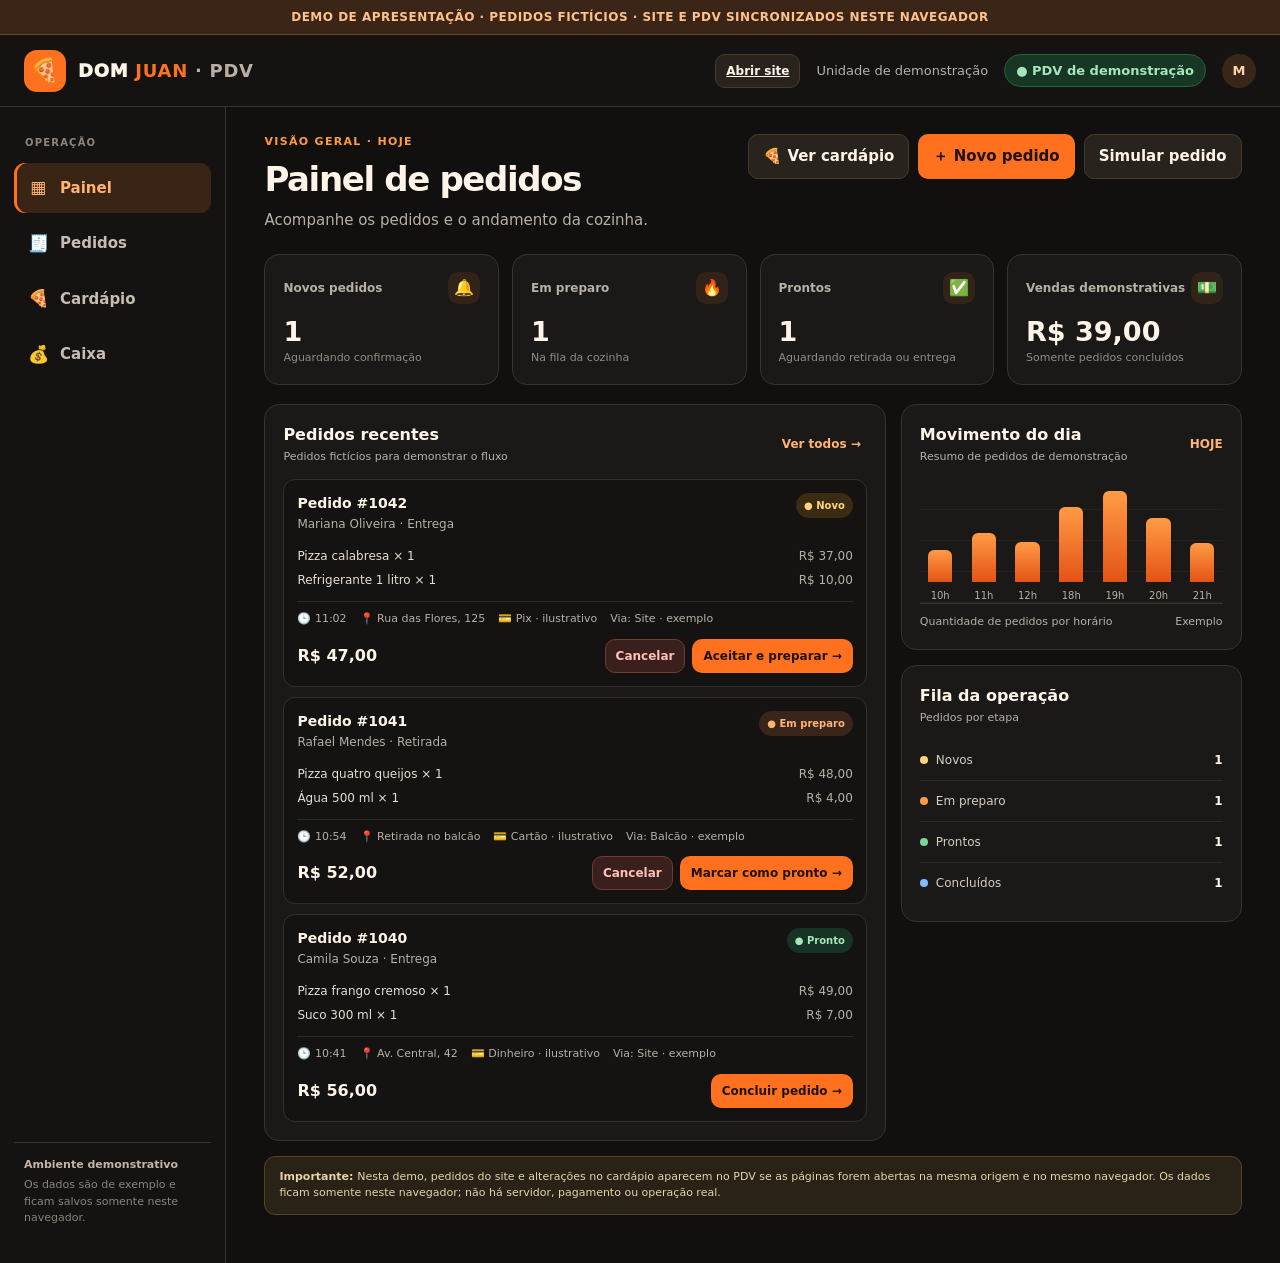
==== pdv.html @ b97e7d2d "Montar demo do site e PDV Dom Juan Inclui site, cardápio com fotos ilustrativas, PDV e sincronização" ====
<!DOCTYPE html>
<html lang="pt-BR">
 <head>
  <meta charset="utf-8"/>
  <meta content="width=device-width, initial-scale=1" name="viewport"/>
  <meta content="#11100f" name="theme-color"/>
  <title>
   Dom Juan · PDV demonstrativo
  </title>
  <link href="pdv.css" rel="stylesheet"/>
 </head>
 <body>
  <div class="demo-banner">
   DEMO DE APRESENTAÇÃO · PEDIDOS FICTÍCIOS · SITE E PDV SINCRONIZADOS NESTE NAVEGADOR
  </div>
  <header class="topbar">
   <div class="brand">
    <span class="brand-mark">
     🍕
    </span>
    <span>
     DOM
     <b>
      JUAN
     </b>
     <span style="color:#b9afa5;font-weight:700">
      · PDV
     </span>
    </span>
   </div>
   <div class="top-right"><a class="btn subtle small" href="index.html" target="_blank" rel="noopener">Abrir site</a>
    <span class="store-text">
     Unidade de demonstração
    </span>
    <span class="open-status">
     ● PDV de demonstração
    </span>
    <span class="user-chip">
     M
    </span>
   </div>
  </header>
  <div class="layout">
   <aside class="sidebar">
    <div class="side-label">
     Operação
    </div>
    <button class="nav-btn active" data-page="dashboard">
     <span class="nav-icon">
      ▦
     </span>
     Painel
    </button>
    <button class="nav-btn" data-page="orders">
     <span class="nav-icon">
      🧾
     </span>
     Pedidos
    </button>
    <button class="nav-btn" data-page="menu">
     <span class="nav-icon">
      🍕
     </span>
     Cardápio
    </button>
    <button class="nav-btn" data-page="cash">
     <span class="nav-icon">
      💰
     </span>
     Caixa
    </button>
    <div class="side-bottom">
     <strong>
      Ambiente demonstrativo
     </strong>
     Os dados são de exemplo e ficam salvos somente neste navegador.
    </div>
   </aside>
   <main class="main">
    <section class="page active" id="page-dashboard">
     <div class="page-heading">
      <div>
       <div class="eyebrow">
        Visão geral · hoje
       </div>
       <h1>
        Painel de pedidos
       </h1>
       <p>
        Acompanhe os pedidos e o andamento da cozinha.
       </p>
      </div>
      <div class="actions">
       <button class="btn subtle" data-go="menu">
        🍕 Ver cardápio
       </button>
       <button class="btn primary" data-open-order="">
        ＋ Novo pedido
       </button>
       <button class="btn subtle" id="add-sample">
        Simular pedido
       </button>
      </div>
     </div>
     <div class="stats">
      <article class="stat">
       <div class="stat-top">
        <span>
         Novos pedidos
        </span>
        <span class="stat-icon">
         🔔
        </span>
       </div>
       <div class="stat-value" id="stat-new">
        0
       </div>
       <div class="stat-note">
        Aguardando confirmação
       </div>
      </article>
      <article class="stat">
       <div class="stat-top">
        <span>
         Em preparo
        </span>
        <span class="stat-icon">
         🔥
        </span>
       </div>
       <div class="stat-value" id="stat-preparing">
        0
       </div>
       <div class="stat-note">
        Na fila da cozinha
       </div>
      </article>
      <article class="stat">
       <div class="stat-top">
        <span>
         Prontos
        </span>
        <span class="stat-icon">
         ✅
        </span>
       </div>
       <div class="stat-value" id="stat-ready">
        0
       </div>
       <div class="stat-note">
        Aguardando retirada ou entrega
       </div>
      </article>
      <article class="stat">
       <div class="stat-top">
        <span>
         Vendas demonstrativas
        </span>
        <span class="stat-icon">
         💵
        </span>
       </div>
       <div class="stat-value" id="stat-sales">
        R$ 0
       </div>
       <div class="stat-note">
        Somente pedidos concluídos
       </div>
      </article>
     </div>
     <div class="dashboard-grid">
      <div class="panel">
       <div class="panel-header">
        <div>
         <h2>
          Pedidos recentes
         </h2>
         <p>
          Pedidos fictícios para demonstrar o fluxo
         </p>
        </div>
        <button class="text-link" data-go="orders">
         Ver todos →
        </button>
       </div>
       <div class="order-list" id="recent-orders">
       </div>
      </div>
      <div style="display:grid;gap:15px;align-content:start">
       <div class="panel">
        <div class="panel-header">
         <div>
          <h2>
           Movimento do dia
          </h2>
          <p>
           Resumo de pedidos de demonstração
          </p>
         </div>
         <span style="color:#ffb474;font-size:12px;font-weight:850">
          HOJE
         </span>
        </div>
        <div aria-label="Gráfico ilustrativo" class="mini-chart">
         <div class="bar-col">
          <div class="bar" style="height:29%">
          </div>
          <span class="bar-label">
           10h
          </span>
         </div>
         <div class="bar-col">
          <div class="bar" style="height:44%">
          </div>
          <span class="bar-label">
           11h
          </span>
         </div>
         <div class="bar-col">
          <div class="bar" style="height:36%">
          </div>
          <span class="bar-label">
           12h
          </span>
         </div>
         <div class="bar-col">
          <div class="bar" style="height:67%">
          </div>
          <span class="bar-label">
           18h
          </span>
         </div>
         <div class="bar-col">
          <div class="bar" style="height:88%">
          </div>
          <span class="bar-label">
           19h
          </span>
         </div>
         <div class="bar-col">
          <div class="bar" style="height:57%">
          </div>
          <span class="bar-label">
           20h
          </span>
         </div>
         <div class="bar-col">
          <div class="bar" style="height:35%">
          </div>
          <span class="bar-label">
           21h
          </span>
         </div>
        </div>
        <div class="chart-legend">
         <span>
          Quantidade de pedidos por horário
         </span>
         <span>
          Exemplo
         </span>
        </div>
       </div>
       <div class="panel">
        <div class="panel-header">
         <div>
          <h2>
           Fila da operação
          </h2>
          <p>
           Pedidos por etapa
          </p>
         </div>
        </div>
        <div id="queue-summary">
        </div>
       </div>
      </div>
     </div>
     <div class="notice">
      <strong>
       Importante:
      </strong>
      Nesta demo, pedidos do site e alterações no cardápio aparecem no PDV se as páginas forem abertas na mesma origem e no mesmo navegador. Os dados ficam somente neste navegador; não há servidor, pagamento ou operação real.
     </div>
    </section>
    <section class="page" id="page-orders">
     <div class="page-heading">
      <div>
       <div class="eyebrow">
        Acompanhe cada etapa
       </div>
       <h1>
        Pedidos
       </h1>
       <p>
        Altere o status para demonstrar o fluxo da operação.
       </p>
      </div>
      <div class="actions">
       <button class="btn primary" data-open-order="">
        ＋ Novo pedido
       </button>
       <button class="btn subtle" id="add-sample-2">
        Simular pedido
       </button>
      </div>
     </div>
     <div class="toolbar">
      <div class="filters">
       <button class="filter-btn active" data-filter="todos">
        Todos
       </button>
       <button class="filter-btn" data-filter="novo">
        Novos
       </button>
       <button class="filter-btn" data-filter="preparando">
        Em preparo
       </button>
       <button class="filter-btn" data-filter="pronto">
        Prontos
       </button>
       <button class="filter-btn" data-filter="finalizado">
        Concluídos
       </button>
      </div>
      <input class="search" id="order-search" placeholder="Buscar cliente ou pedido..." type="search"/>
     </div>
     <div class="orders-grid" id="all-orders">
     </div>
     <div class="notice">
      Pedidos e dados são ilustrativos. Site e PDV compartilham as informações somente quando abertos na mesma origem e no mesmo navegador.
     </div>
    </section>
    <section class="page" id="page-menu">
     <div class="page-heading">
      <div>
       <div class="eyebrow">
        Produtos e disponibilidade
       </div>
       <h1>
        Cardápio
       </h1>
       <p>
        Edite valores e disponibilidade para testar a demonstração.
       </p>
      </div>
     </div>
     <form class="product-form" id="product-form">
      <div class="field">
       <label for="product-name">
        Nome do produto
       </label>
       <input id="product-name" maxlength="50" placeholder="Ex.: Pizza de calabresa" required=""/>
      </div>
      <div class="field">
       <label for="product-category">
        Categoria
       </label>
       <select id="product-category">
        <option>
         Tradicional
        </option>
        <option>
         Especial
        </option>
        <option>
         Doce
        </option>
        <option>
         Bebida
        </option>
       </select>
      </div>
      <div class="field">
       <label for="product-price">
        Preço ilustrativo (R$)
       </label>
       <input id="product-price" min="0.01" placeholder="39,90" required="" step="0.01" type="number"/>
      </div>
      <div class="field">
       <label for="product-ingredients">
        Ingredientes / descrição
       </label>
       <input id="product-ingredients" maxlength="140" placeholder="Ex.: molho, queijo, calabresa e cebola"/>
      </div>
      <div class="field">
       <label for="product-image">
        Foto (opcional)
       </label>
       <input accept="image/*" id="product-image" type="file"/>
      </div>
      <button class="btn primary" type="submit">
       ＋ Adicionar produto
      </button>
     </form>
     <input accept="image/*" hidden="" id="product-image-picker" type="file"/>
     <div class="menu-grid" id="menu-grid">
     </div>
     <div class="notice">
      Alterações de nome, categoria, preço, disponibilidade e ingredientes sincronizam com o site nesta demonstração, no mesmo navegador. Não é um sistema de produção.
     </div>
    </section>
    <section class="page" id="page-cash">
     <div class="page-heading">
      <div>
       <div class="eyebrow">
        Resumo financeiro demonstrativo
       </div>
       <h1>
        Caixa
       </h1>
       <p>
        Resumo dos pedidos fictícios marcados como concluídos.
       </p>
      </div>
     </div>
     <div class="cash-grid">
      <div class="cash-box">
       <span>
        Vendas concluídas
       </span>
       <strong id="cash-sales">
        R$ 0,00
       </strong>
      </div>
      <div class="cash-box">
       <span>
        Pedidos concluídos
       </span>
       <strong id="cash-count">
        0
       </strong>
      </div>
      <div class="cash-box">
       <span>
        Ticket médio
       </span>
       <strong id="cash-average">
        R$ 0,00
       </strong>
      </div>
     </div>
     <div class="panel">
      <div class="panel-header">
       <div>
        <h2>
         Últimos pedidos concluídos
        </h2>
        <p>
         Valores e pedidos de exemplo, sem movimentação financeira real
        </p>
       </div>
      </div>
      <div style="overflow:auto">
       <table class="cash-table">
        <thead>
         <tr>
          <th>
           Pedido
          </th>
          <th>
           Cliente
          </th>
          <th>
           Pagamento
          </th>
          <th>
           Horário
          </th>
          <th>
           Total
          </th>
         </tr>
        </thead>
        <tbody id="cash-table">
        </tbody>
       </table>
      </div>
     </div>
     <div class="notice">
      Nenhum pagamento é processado por esta demonstração. Formas de pagamento e fechamento de caixa serão configurados conforme a necessidade do cliente.
     </div>
    </section>
   </main>
  </div>
  <nav class="mobile-nav">
   <button class="nav-btn active" data-page="dashboard">
    <span class="nav-icon">
     ▦
    </span>
    Painel
   </button>
   <button class="nav-btn" data-page="orders">
    <span class="nav-icon">
     🧾
    </span>
    Pedidos
   </button>
   <button class="nav-btn" data-page="menu">
    <span class="nav-icon">
     🍕
    </span>
    Cardápio
   </button>
   <button class="nav-btn" data-page="cash">
    <span class="nav-icon">
     💰
    </span>
    Caixa
   </button>
  </nav>
  <div class="toast" id="toast">
  </div>
  <div class="modal-backdrop" hidden="" id="order-modal">
   <section aria-labelledby="order-modal-title" aria-modal="true" class="modal" role="dialog">
    <header class="modal-head">
     <div>
      <h2 id="order-modal-title">
       Novo pedido
      </h2>
      <p>
       Monte os itens e personalize a pizza para esta demonstração.
      </p>
     </div>
     <button aria-label="Fechar" class="icon-close" data-close-order="" type="button">
      ×
     </button>
    </header>
    <div class="modal-body">
     <div class="modal-grid">
      <div class="modal-section">
       <h3>
        1. Dados do pedido
       </h3>
       <div class="modal-fields">
        <div class="field full">
         <label for="order-customer">
          Nome do cliente
         </label>
         <input id="order-customer" placeholder="Ex.: Ana Silva"/>
        </div>
        <div class="field">
         <label for="order-type">
          Tipo
         </label>
         <select id="order-type">
          <option>
           Entrega
          </option>
          <option>
           Retirada
          </option>
         </select>
        </div>
        <div class="field">
         <label for="order-payment">
          Pagamento
         </label>
         <select id="order-payment">
          <option>
           Pix · ilustrativo
          </option>
          <option>
           Cartão · ilustrativo
          </option>
          <option>
           Dinheiro · ilustrativo
          </option>
          <option>
           A definir
          </option>
         </select>
        </div>
        <div class="field full">
         <label for="order-address">
          Endereço / observação de retirada
         </label>
         <input id="order-address" placeholder="Endereço fictício ou retirada no balcão"/>
        </div>
       </div>
       <h3 style="margin-top:18px">
        2. Adicionar produto
       </h3>
       <div class="modal-fields">
        <div class="field full">
         <label for="order-product">
          Produto do cardápio
         </label>
         <select id="order-product">
         </select>
        </div>
        <div class="field">
         <label for="order-quantity">
          Quantidade
         </label>
         <input id="order-quantity" max="20" min="1" type="number" value="1"/>
        </div>
       </div>
       <div class="pizza-options" hidden="" id="pizza-options">
        <div class="ingredients-note" id="base-ingredients">
        </div>
        <div class="modal-fields">
         <div class="field">
          <label for="pizza-size">
           Tamanho
          </label>
          <select id="pizza-size">
           <option value="1">
            Grande · 8 pedaços
           </option>
           <option value="0.75">
            Pequena · 4 pedaços
           </option>
          </select>
         </div>
         <div class="field">
          <label for="pizza-second-flavor">
           Segundo sabor (opcional)
          </label>
          <select id="pizza-second-flavor">
          </select>
         </div>
         <div class="field">
          <label for="pizza-sauce">
           Molho
          </label>
          <select id="pizza-sauce">
           <option>
            Tomate
           </option>
           <option>
            Molho branco
           </option>
           <option>
            Barbecue
           </option>
           <option>
            Chocolate
           </option>
           <option>
            Doce de leite
           </option>
          </select>
         </div>
         <div class="field">
          <label for="pizza-crust">
           Borda
          </label>
          <select id="pizza-crust">
           <option value="0">
            Sem borda recheada
           </option>
           <option value="7">
            Requeijão · + R$ 7
           </option>
           <option value="7">
            Cheddar · + R$ 7
           </option>
           <option value="8">
            Chocolate · + R$ 8
           </option>
          </select>
         </div>
        </div>
        <div class="field">
         <label>
          Extras ilustrativos
         </label>
         <div class="extras-list">
          <label>
           <input class="pizza-extra" data-name="Bacon" type="checkbox" value="5"/>
           Bacon + R$ 5
          </label>
          <label>
           <input class="pizza-extra" data-name="Requeijão" type="checkbox" value="5"/>
           Requeijão + R$ 5
          </label>
          <label>
           <input class="pizza-extra" data-name="Azeitonas" type="checkbox" value="2"/>
           Azeitonas + R$ 2
          </label>
          <label>
           <input class="pizza-extra" data-name="Queijo extra" type="checkbox" value="4"/>
           Queijo extra + R$ 4
          </label>
         </div>
        </div>
        <div class="modal-fields">
         <div class="field">
          <label for="remove-ingredients">
           Retirar ingredientes
          </label>
          <input id="remove-ingredients" placeholder="Ex.: cebola, azeitona"/>
         </div>
         <div class="field">
          <label for="add-ingredients">
           Adicionar ingredientes
          </label>
          <input id="add-ingredients" placeholder="Ex.: milho, tomate"/>
         </div>
        </div>
       </div>
       <div class="modal-actions">
        <button class="btn primary" id="add-order-line" type="button">
         ＋ Adicionar item ao pedido
        </button>
       </div>
      </div>
      <div class="modal-section">
       <h3>
        Resumo do pedido
       </h3>
       <div class="staged-lines" id="staged-lines">
        <div class="empty">
         Adicione uma pizza ou outro produto.
        </div>
       </div>
       <div class="staged-total">
        <span>
         Total ilustrativo
        </span>
        <span id="staged-total">
         R$ 0,00
        </span>
       </div>
       <div class="field">
        <label for="order-note">
         Observações gerais
        </label>
        <input id="order-note" placeholder="Ex.: entregar na portaria"/>
       </div>
       <div class="modal-actions">
        <button class="btn subtle" data-close-order="" type="button">
         Voltar
        </button>
        <button class="btn primary" disabled="" id="save-new-order" type="button">
         Salvar pedido
        </button>
       </div>
      </div>
     </div>
    </div>
   </section>
  </div>
  <script src="pdv.js">
  </script>
 </body>
</html>
---- pdv.css ----
:root {
    --bg: #11100f;
    --panel: #1b1917;
    --panel2: #23201d;
    --line: #39332e;
    --orange: #ff711f;
    --orange2: #ff9b45;
    --cream: #fff4e8;
    --muted: #b9afa5;
    --green: #7fd49b;
    --red: #ff8275;
    --blue: #82bbff;
    --yellow: #ffd47b
}

* {
    box-sizing: border-box
}

body {
    margin: 0;
    background: var(--bg);
    color: var(--cream);
    font: 15px/1.5 system-ui, -apple-system, "Segoe UI", sans-serif
}

button,
input,
select {
    font: inherit
}

button {
    cursor: pointer
}

.demo-banner {
    padding: 8px 16px;
    background: #3a2517;
    color: #ffc28b;
    text-align: center;
    font-size: 12px;
    font-weight: 800;
    letter-spacing: .04em;
    border-bottom: 1px solid #684527
}

.topbar {
    height: 72px;
    padding: 0 24px;
    border-bottom: 1px solid var(--line);
    display: flex;
    align-items: center;
    justify-content: space-between;
    background: #151311;
    position: sticky;
    top: 0;
    z-index: 5
}

.brand {
    display: flex;
    align-items: center;
    gap: 12px;
    font-size: 18px;
    font-weight: 950;
    letter-spacing: .04em
}

.brand-mark {
    display: grid;
    place-items: center;
    width: 42px;
    height: 42px;
    background: var(--orange);
    color: #221309;
    border-radius: 13px;
    font-size: 23px
}

.brand b {
    color: var(--orange)
}

.top-right {
    display: flex;
    align-items: center;
    gap: 16px;
    color: var(--muted);
    font-size: 13px
}

.open-status {
    background: #173623;
    color: #a6e6ba;
    border: 1px solid #28613b;
    border-radius: 99px;
    padding: 6px 11px;
    font-weight: 800
}

.user-chip {
    width: 34px;
    height: 34px;
    display: grid;
    place-items: center;
    border-radius: 50%;
    background: #382719;
    color: #ffd2a8;
    font-weight: 850
}

.layout {
    display: grid;
    grid-template-columns: 226px minmax(0, 1fr);
    min-height: calc(100vh - 106px)
}

.sidebar {
    border-right: 1px solid var(--line);
    padding: 22px 14px;
    display: flex;
    flex-direction: column;
    background: #151311
}

.side-label {
    padding: 6px 11px 10px;
    color: #8f857b;
    text-transform: uppercase;
    letter-spacing: .12em;
    font-size: 10px;
    font-weight: 850
}

.nav-btn {
    border: 0;
    background: none;
    color: #c6bcb2;
    text-align: left;
    width: 100%;
    padding: 12px 13px;
    border-radius: 11px;
    margin: 3px 0;
    display: flex;
    align-items: center;
    gap: 11px;
    font-weight: 700
}

.nav-btn:hover {
    background: #25211d;
    color: var(--cream)
}

.nav-btn.active {
    background: #3a2416;
    color: #ffb474;
    box-shadow: inset 3px 0 var(--orange)
}

.nav-icon {
    width: 22px;
    text-align: center;
    font-size: 17px
}

.side-bottom {
    margin-top: auto;
    padding: 14px 10px;
    color: #8d8379;
    font-size: 11px;
    border-top: 1px solid var(--line)
}

.side-bottom strong {
    color: #c2b5a8;
    display: block;
    margin-bottom: 4px
}

.main {
    padding: 27px clamp(18px, 3vw, 40px) 48px;
    max-width: 1500px;
    width: 100%;
    margin: 0 auto
}

.page {
    display: none
}

.page.active {
    display: block
}

.page-heading {
    display: flex;
    align-items: flex-start;
    justify-content: space-between;
    gap: 15px;
    margin-bottom: 23px
}

.eyebrow {
    color: var(--orange2);
    font-weight: 850;
    text-transform: uppercase;
    letter-spacing: .12em;
    font-size: 11px
}

.page-heading h1 {
    font-size: clamp(25px, 3vw, 34px);
    letter-spacing: -.04em;
    margin: 3px 0 4px
}

.page-heading p {
    color: var(--muted);
    margin: 0
}

.actions {
    display: flex;
    gap: 9px;
    flex-wrap: wrap
}

.btn {
    border: 1px solid transparent;
    border-radius: 10px;
    padding: 10px 14px;
    font-weight: 850;
    display: inline-flex;
    align-items: center;
    justify-content: center;
    gap: 7px
}

.btn.primary {
    background: var(--orange);
    color: #211209
}

.btn.primary:hover {
    background: var(--orange2)
}

.btn.subtle {
    background: #29231e;
    color: var(--cream);
    border-color: #49392d
}

.btn.subtle:hover {
    border-color: var(--orange);
    color: #ffc28b
}

.btn.danger {
    background: #3a201d;
    border-color: #713b34;
    color: #ffc0b8
}

.btn.small {
    font-size: 12px;
    padding: 7px 10px
}

.stats {
    display: grid;
    grid-template-columns: repeat(4, 1fr);
    gap: 13px;
    margin-bottom: 19px
}

.stat,
.panel {
    background: var(--panel);
    border: 1px solid var(--line);
    border-radius: 15px
}

.stat {
    padding: 17px 18px
}

.stat-top {
    display: flex;
    justify-content: space-between;
    align-items: center;
    color: var(--muted);
    font-size: 12px;
    font-weight: 700
}

.stat-icon {
    display: grid;
    place-items: center;
    width: 32px;
    height: 32px;
    border-radius: 10px;
    background: #322319;
    color: #ffb474;
    font-size: 16px
}

.stat-value {
    font-size: 27px;
    font-weight: 900;
    line-height: 1.15;
    margin: 12px 0 3px
}

.stat-note {
    font-size: 11px;
    color: #958b81
}

.dashboard-grid {
    display: grid;
    grid-template-columns: minmax(0, 1.55fr) minmax(270px, .85fr);
    gap: 15px
}

.panel {
    padding: 18px
}

.panel-header {
    display: flex;
    align-items: center;
    justify-content: space-between;
    gap: 10px;
    margin-bottom: 14px
}

.panel-header h2 {
    font-size: 16px;
    margin: 0
}

.panel-header p {
    font-size: 11px;
    color: var(--muted);
    margin: 2px 0 0
}

.text-link {
    border: 0;
    background: none;
    color: #ffb474;
    font-weight: 800;
    font-size: 12px
}

.order-list {
    display: grid;
    gap: 10px
}

.order-card {
    background: #141311;
    border: 1px solid #342e28;
    border-radius: 12px;
    padding: 13px
}

.order-top {
    display: flex;
    align-items: flex-start;
    justify-content: space-between;
    gap: 10px
}

.order-number {
    font-size: 14px;
    font-weight: 900
}

.order-customer {
    color: var(--muted);
    font-size: 12px;
    margin-top: 1px
}

.status {
    display: inline-flex;
    align-items: center;
    gap: 5px;
    border-radius: 99px;
    padding: 5px 8px;
    font-size: 10px;
    font-weight: 900;
    white-space: nowrap
}

.status.novo {
    background: #3b2b12;
    color: var(--yellow)
}

.status.preparando {
    background: #39251a;
    color: #ffb474
}

.status.pronto {
    background: #173326;
    color: #a6e6ba
}

.status.finalizado {
    background: #202b36;
    color: #b7d8ff
}

.status.cancelado {
    background: #39211f;
    color: #ffc0b8
}

.order-lines {
    margin: 11px 0 9px;
    color: #e8ddd1;
    font-size: 12px
}

.order-lines div {
    display: flex;
    justify-content: space-between;
    gap: 10px;
    padding: 3px 0
}

.order-lines span:last-child {
    color: var(--muted);
    white-space: nowrap
}

.order-meta {
    border-top: 1px solid #302a25;
    padding-top: 9px;
    display: flex;
    flex-wrap: wrap;
    gap: 6px 13px;
    color: var(--muted);
    font-size: 11px
}

.order-bottom {
    display: flex;
    align-items: center;
    justify-content: space-between;
    gap: 8px;
    margin-top: 11px
}

.total-price {
    font-weight: 900;
    font-size: 16px
}

.card-actions {
    display: flex;
    gap: 7px;
    flex-wrap: wrap;
    justify-content: flex-end
}

.empty {
    padding: 35px 15px;
    text-align: center;
    color: var(--muted)
}

.empty strong {
    display: block;
    color: var(--cream);
    margin: 5px
}

.mini-chart {
    height: 125px;
    display: flex;
    align-items: flex-end;
    justify-content: space-around;
    gap: 9px;
    padding: 12px 3px 0;
    border-bottom: 1px solid var(--line);
    background: repeating-linear-gradient(to bottom, transparent 0, transparent 30px, #302a25 31px)
}

.bar-col {
    height: 100%;
    display: flex;
    flex-direction: column;
    justify-content: flex-end;
    align-items: center;
    gap: 6px;
    flex: 1
}

.bar {
    width: min(30px, 70%);
    min-height: 9px;
    border-radius: 6px 6px 0 0;
    background: linear-gradient(180deg, #ff9b45, #e45316)
}

.bar-label {
    font-size: 10px;
    color: var(--muted)
}

.chart-legend {
    display: flex;
    justify-content: space-between;
    color: var(--muted);
    font-size: 11px;
    margin-top: 10px
}

.summary-row {
    display: flex;
    align-items: center;
    justify-content: space-between;
    padding: 11px 0;
    border-bottom: 1px solid #302a25;
    font-size: 12px
}

.summary-row:last-child {
    border: 0
}

.summary-label {
    display: flex;
    align-items: center;
    gap: 8px;
    color: #d7ccc1
}

.dot {
    width: 8px;
    height: 8px;
    border-radius: 50%;
    background: var(--orange)
}

.summary-count {
    font-weight: 900
}

.notice {
    margin-top: 15px;
    padding: 12px 14px;
    border: 1px solid #574222;
    background: #292317;
    color: #e5d3ad;
    border-radius: 11px;
    font-size: 11px
}

.toolbar {
    display: flex;
    align-items: center;
    justify-content: space-between;
    gap: 10px;
    flex-wrap: wrap;
    margin-bottom: 14px
}

.filters {
    display: flex;
    gap: 7px;
    flex-wrap: wrap
}

.filter-btn {
    border: 1px solid #39332e;
    background: #1b1917;
    color: #c9beb3;
    border-radius: 9px;
    padding: 8px 11px;
    font-size: 12px;
    font-weight: 800
}

.filter-btn.active {
    background: #3a2416;
    border-color: #70431e;
    color: #ffba7b
}

.search {
    background: #171513;
    border: 1px solid #403a34;
    border-radius: 9px;
    color: var(--cream);
    padding: 9px 12px;
    min-width: 220px;
    outline: none
}

.search:focus {
    border-color: var(--orange)
}

.orders-grid {
    display: grid;
    grid-template-columns: repeat(2, minmax(0, 1fr));
    gap: 12px
}

.menu-grid {
    display: grid;
    grid-template-columns: repeat(3, minmax(0, 1fr));
    gap: 12px
}

.product {
    background: var(--panel);
    border: 1px solid var(--line);
    border-radius: 13px;
    padding: 15px
}

.product-top {
    display: flex;
    justify-content: space-between;
    gap: 10px
}

.product-title-row {
    display: flex;
    align-items: flex-start;
    gap: 10px
}

.product-thumb,
.product-placeholder {
    width: 58px;
    height: 58px;
    flex: 0 0 58px;
    border-radius: 9px;
    object-fit: cover;
    background: #2a2119
}

.product-placeholder {
    display: grid;
    place-items: center;
    font-size: 25px
}

.product h3 {
    font-size: 14px;
    margin: 0 0 4px
}

.product p {
    font-size: 11px;
    color: var(--muted);
    margin: 0
}

.product-price {
    color: var(--orange2);
    font-size: 16px;
    font-weight: 900;
    white-space: nowrap
}

.product-bottom {
    display: flex;
    justify-content: space-between;
    align-items: center;
    gap: 7px;
    margin-top: 13px
}

.availability {
    font-size: 10px;
    font-weight: 850;
    color: #a6e6ba
}

.availability.off {
    color: #ffb5aa
}

.product-form {
    display: grid;
    grid-template-columns: 2fr 1fr 1fr 2fr 1.4fr auto;
    gap: 9px;
    margin-bottom: 14px;
    padding: 14px;
    background: #181614;
    border: 1px solid var(--line);
    border-radius: 13px
}

.field {
    display: grid;
    gap: 5px
}

.field label {
    font-size: 10px;
    color: var(--muted);
    font-weight: 800
}

.field input,
.field select {
    width: 100%;
    min-width: 0;
    background: #11100f;
    color: var(--cream);
    border: 1px solid #454039;
    border-radius: 8px;
    padding: 9px;
    outline: none
}

.field input:focus,
.field select:focus {
    border-color: var(--orange)
}

.cash-grid {
    display: grid;
    grid-template-columns: repeat(3, 1fr);
    gap: 13px;
    margin-bottom: 15px
}

.cash-box {
    padding: 20px;
    background: var(--panel);
    border: 1px solid var(--line);
    border-radius: 14px
}

.cash-box span {
    font-size: 12px;
    color: var(--muted)
}

.cash-box strong {
    display: block;
    font-size: 25px;
    margin-top: 8px
}

.cash-table {
    width: 100%;
    border-collapse: collapse;
    font-size: 12px
}

.cash-table th,
.cash-table td {
    text-align: left;
    padding: 11px 8px;
    border-bottom: 1px solid #302a25
}

.cash-table th {
    color: var(--muted);
    font-size: 10px;
    text-transform: uppercase;
    letter-spacing: .08em
}

.toast {
    position: fixed;
    right: 22px;
    bottom: 22px;
    z-index: 10;
    background: #2d261f;
    color: var(--cream);
    border: 1px solid #76512e;
    padding: 12px 16px;
    border-radius: 11px;
    box-shadow: 0 12px 35px #0008;
    opacity: 0;
    transform: translateY(10px);
    pointer-events: none;
    transition: .2s
}

.toast.show {
    opacity: 1;
    transform: translateY(0)
}

.mobile-nav {
    display: none
}

@media(max-width:1000px) {
    .stats {
        grid-template-columns: repeat(2, 1fr)
    }

    .dashboard-grid {
        grid-template-columns: 1fr
    }

    .orders-grid {
        grid-template-columns: 1fr 1fr
    }

    .menu-grid {
        grid-template-columns: repeat(2, 1fr)
    }
}

.modal-backdrop {
    position: fixed;
    inset: 0;
    z-index: 20;
    background: #000b;
    display: grid;
    place-items: center;
    padding: 18px
}

.modal-backdrop[hidden] {
    display: none !important
}

.modal {
    width: min(900px, 100%);
    max-height: min(92vh, 900px);
    overflow: auto;
    background: #191715;
    border: 1px solid #514338;
    border-radius: 18px;
    box-shadow: 0 25px 90px #000b
}

.modal-head {
    position: sticky;
    top: 0;
    z-index: 2;
    background: #191715;
    border-bottom: 1px solid var(--line);
    padding: 17px 20px;
    display: flex;
    align-items: center;
    justify-content: space-between
}

.modal-head h2 {
    margin: 0;
    font-size: 19px
}

.modal-head p {
    margin: 2px 0 0;
    color: var(--muted);
    font-size: 12px
}

.icon-close {
    border: 1px solid var(--line);
    background: #24211e;
    color: var(--cream);
    border-radius: 9px;
    width: 36px;
    height: 36px;
    font-size: 20px
}

.modal-body {
    padding: 18px 20px
}

.modal-grid {
    display: grid;
    grid-template-columns: 1.05fr .95fr;
    gap: 16px;
    align-items: start
}

.modal-section {
    background: #141311;
    border: 1px solid #35302a;
    border-radius: 13px;
    padding: 15px
}

.modal-section h3 {
    font-size: 14px;
    margin: 0 0 12px
}

.modal-fields {
    display: grid;
    grid-template-columns: 1fr 1fr;
    gap: 10px
}

.modal-fields .field.full {
    grid-column: 1/-1
}

.pizza-options {
    display: grid;
    gap: 10px;
    border-top: 1px solid #302a25;
    margin-top: 12px;
    padding-top: 12px
}

.pizza-options[hidden] {
    display: none
}

.ingredients-note {
    color: var(--muted);
    font-size: 11px;
    margin: 4px 0 0
}

.extras-list {
    display: grid;
    grid-template-columns: 1fr 1fr;
    gap: 7px
}

.extras-list label {
    background: #201d19;
    border: 1px solid #39332e;
    border-radius: 8px;
    padding: 8px;
    font-size: 11px;
    display: flex;
    gap: 7px;
    align-items: center
}

.extras-list input {
    accent-color: var(--orange)
}

.staged-lines {
    display: grid;
    gap: 8px
}

.staged-line {
    display: flex;
    justify-content: space-between;
    align-items: flex-start;
    gap: 10px;
    padding: 9px 0;
    border-bottom: 1px solid #302a25;
    font-size: 12px
}

.staged-line small {
    display: block;
    color: var(--muted);
    margin-top: 3px
}

.staged-line button {
    border: 0;
    background: none;
    color: #ff9b8e;
    font-size: 11px
}

.staged-total {
    display: flex;
    justify-content: space-between;
    font-weight: 900;
    padding: 13px 0
}

.modal-actions {
    display: flex;
    gap: 8px;
    justify-content: flex-end;
    margin-top: 12px
}

.ingredient-list {
    font-size: 11px;
    color: var(--muted);
    margin-top: 7px;
    line-height: 1.45
}

.product-bottom {
    flex-wrap: wrap
}

.product .card-actions {
    flex-wrap: wrap
}

@media(max-width:1000px) {
    .modal-grid {
        grid-template-columns: 1fr
    }
}

@media(max-width:700px) {
    .topbar {
        height: 62px;
        padding: 0 14px
    }

    .top-right .store-text {
        display: none
    }

    .layout {
        display: block;
        min-height: calc(100vh - 96px)
    }

    .sidebar {
        display: none
    }

    .main {
        padding: 20px 14px 35px
    }

    .mobile-nav {
        display: flex;
        position: fixed;
        bottom: 0;
        left: 0;
        right: 0;
        z-index: 6;
        background: #171513;
        border-top: 1px solid var(--line);
        justify-content: space-around;
        padding: 7px 4px calc(7px + env(safe-area-inset-bottom))
    }

    .mobile-nav .nav-btn {
        width: auto;
        flex: 1;
        flex-direction: column;
        gap: 2px;
        margin: 0;
        padding: 5px 2px;
        font-size: 9px;
        text-align: center
    }

    .mobile-nav .nav-icon {
        font-size: 16px
    }

    .page-heading {
        align-items: flex-start;
        flex-direction: column
    }

    .page-heading .actions {
        width: 100%
    }

    .page-heading .actions .btn {
        flex: 1
    }

    .stats {
        gap: 8px
    }

    .stat {
        padding: 13px
    }

    .stat-value {
        font-size: 22px
    }

    .orders-grid,
    .menu-grid {
        grid-template-columns: 1fr
    }

    .product-form {
        grid-template-columns: 1fr 1fr
    }

    .product-form .field:first-child {
        grid-column: 1/-1
    }

    .product-form button {
        grid-column: 1/-1
    }

    .cash-grid {
        grid-template-columns: 1fr
    }

    .search {
        width: 100%
    }

    .topbar {
        position: sticky
    }

    .notice {
        margin-bottom: 70px
    }

    .modal-backdrop {
        padding: 8px
    }

    .modal-head,
    .modal-body {
        padding: 14px
    }

    .modal-fields {
        grid-template-columns: 1fr
    }

    .modal-fields .field.full {
        grid-column: auto
    }

    .extras-list {
        grid-template-columns: 1fr 1fr
    }

    .modal-actions .btn {
        flex: 1
    }
}
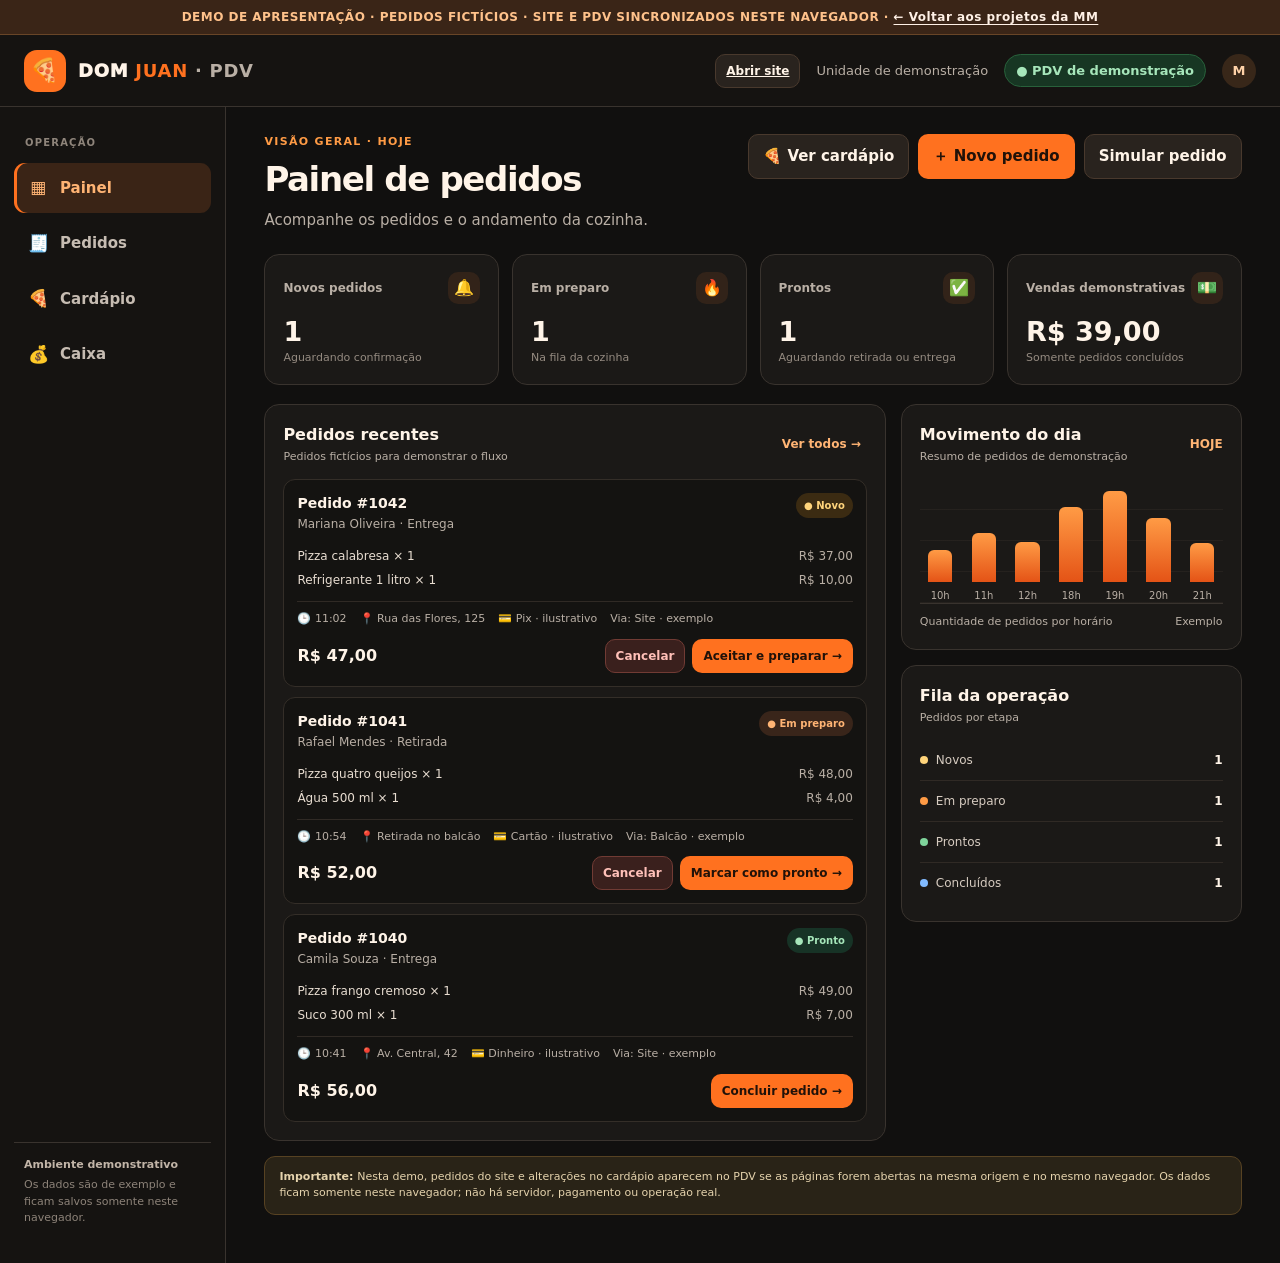
==== commit af0b157d: "Add return links to Dom Juan demo Add same-tab links back to the MM Projects page on the customer si" ====
--- a/pdv.html
+++ b/pdv.html
@@ -11,7 +11,7 @@
  </head>
  <body>
   <div class="demo-banner">
-   DEMO DE APRESENTAÇÃO · PEDIDOS FICTÍCIOS · SITE E PDV SINCRONIZADOS NESTE NAVEGADOR
+   DEMO DE APRESENTAÇÃO · PEDIDOS FICTÍCIOS · SITE E PDV SINCRONIZADOS NESTE NAVEGADOR · <a href="https://m20513703-art.github.io/mm-sistemas-e-tecnologia/projetos.html" aria-label="Voltar à lista de projetos da MM Sistemas & Tecnologia">← Voltar aos projetos da MM</a>
   </div>
   <header class="topbar">
    <div class="brand">
--- a/pdv.css
+++ b/pdv.css
@@ -43,6 +43,13 @@
     font-weight: 800;
     letter-spacing: .04em;
     border-bottom: 1px solid #684527
+}
+
+.demo-banner a {
+    color: #fff1e6;
+    text-decoration: underline;
+    text-underline-offset: 3px;
+    white-space: nowrap
 }
 
 .topbar {
